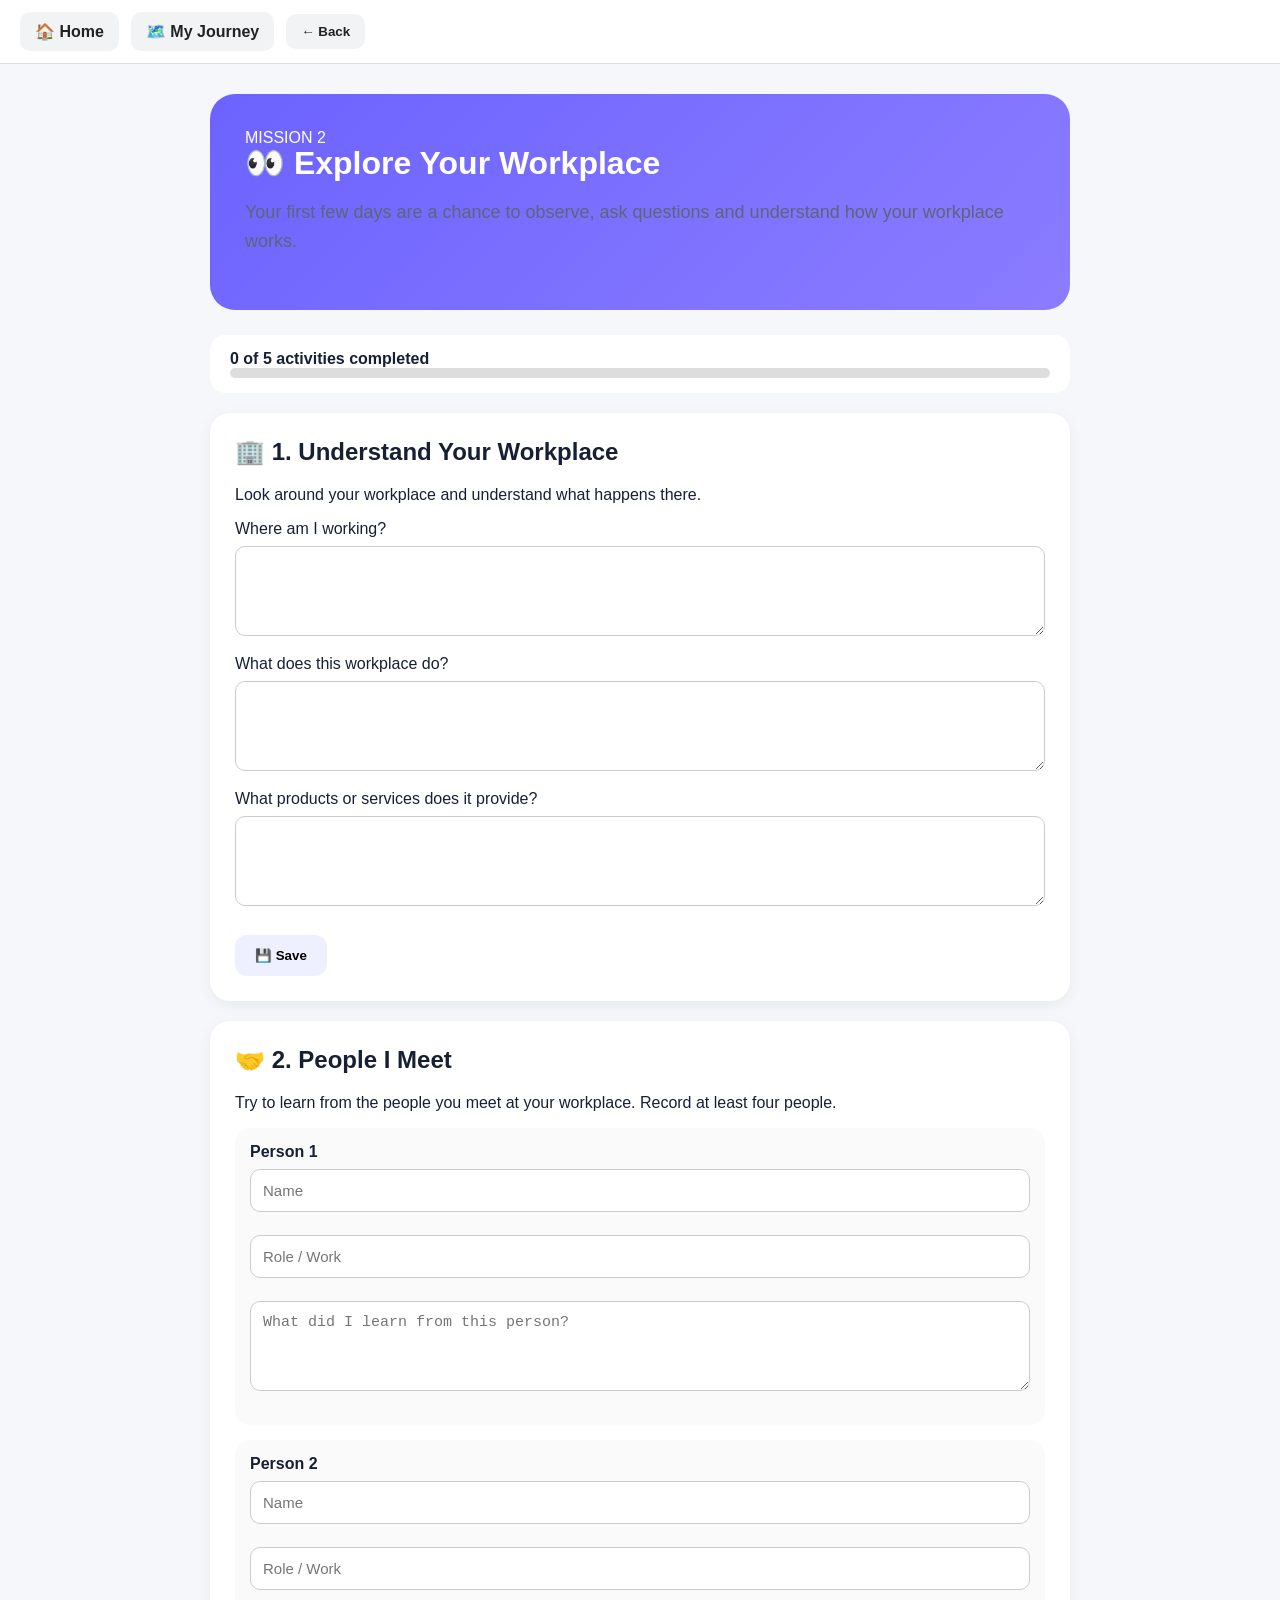
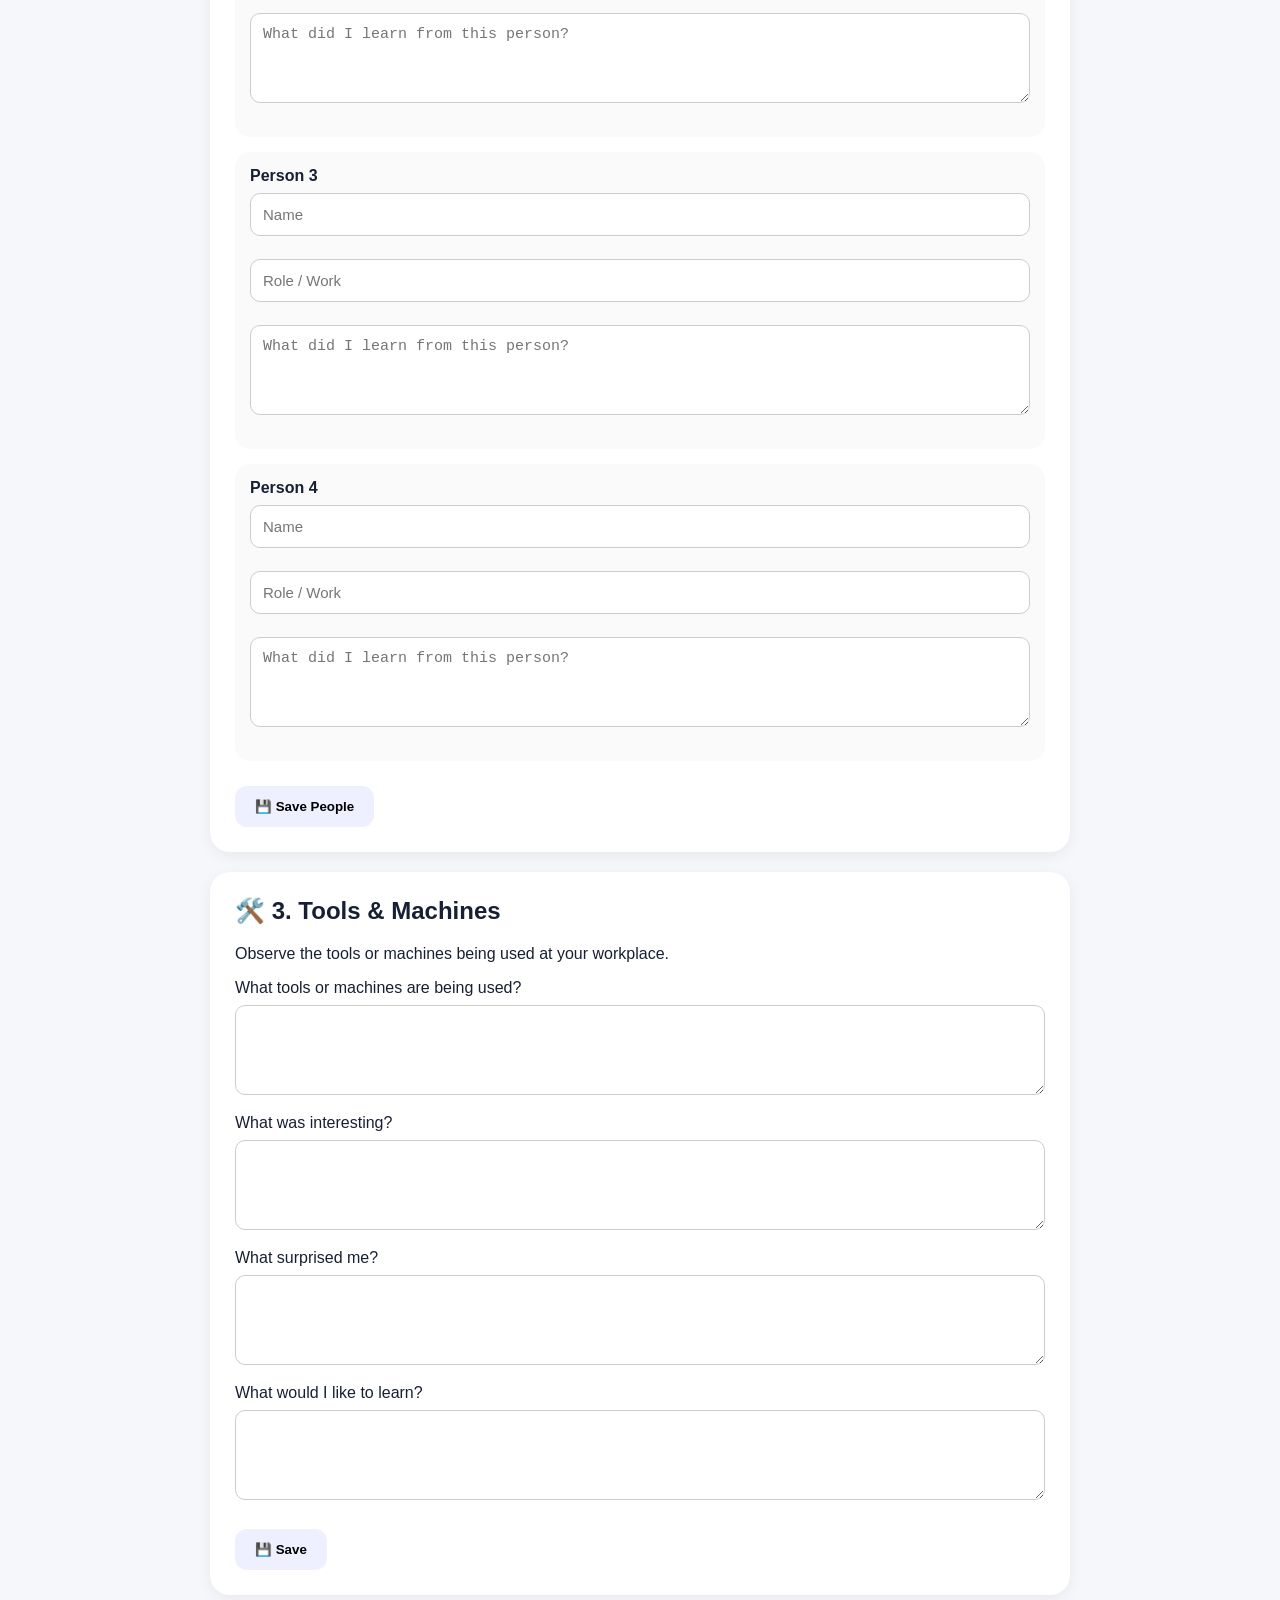
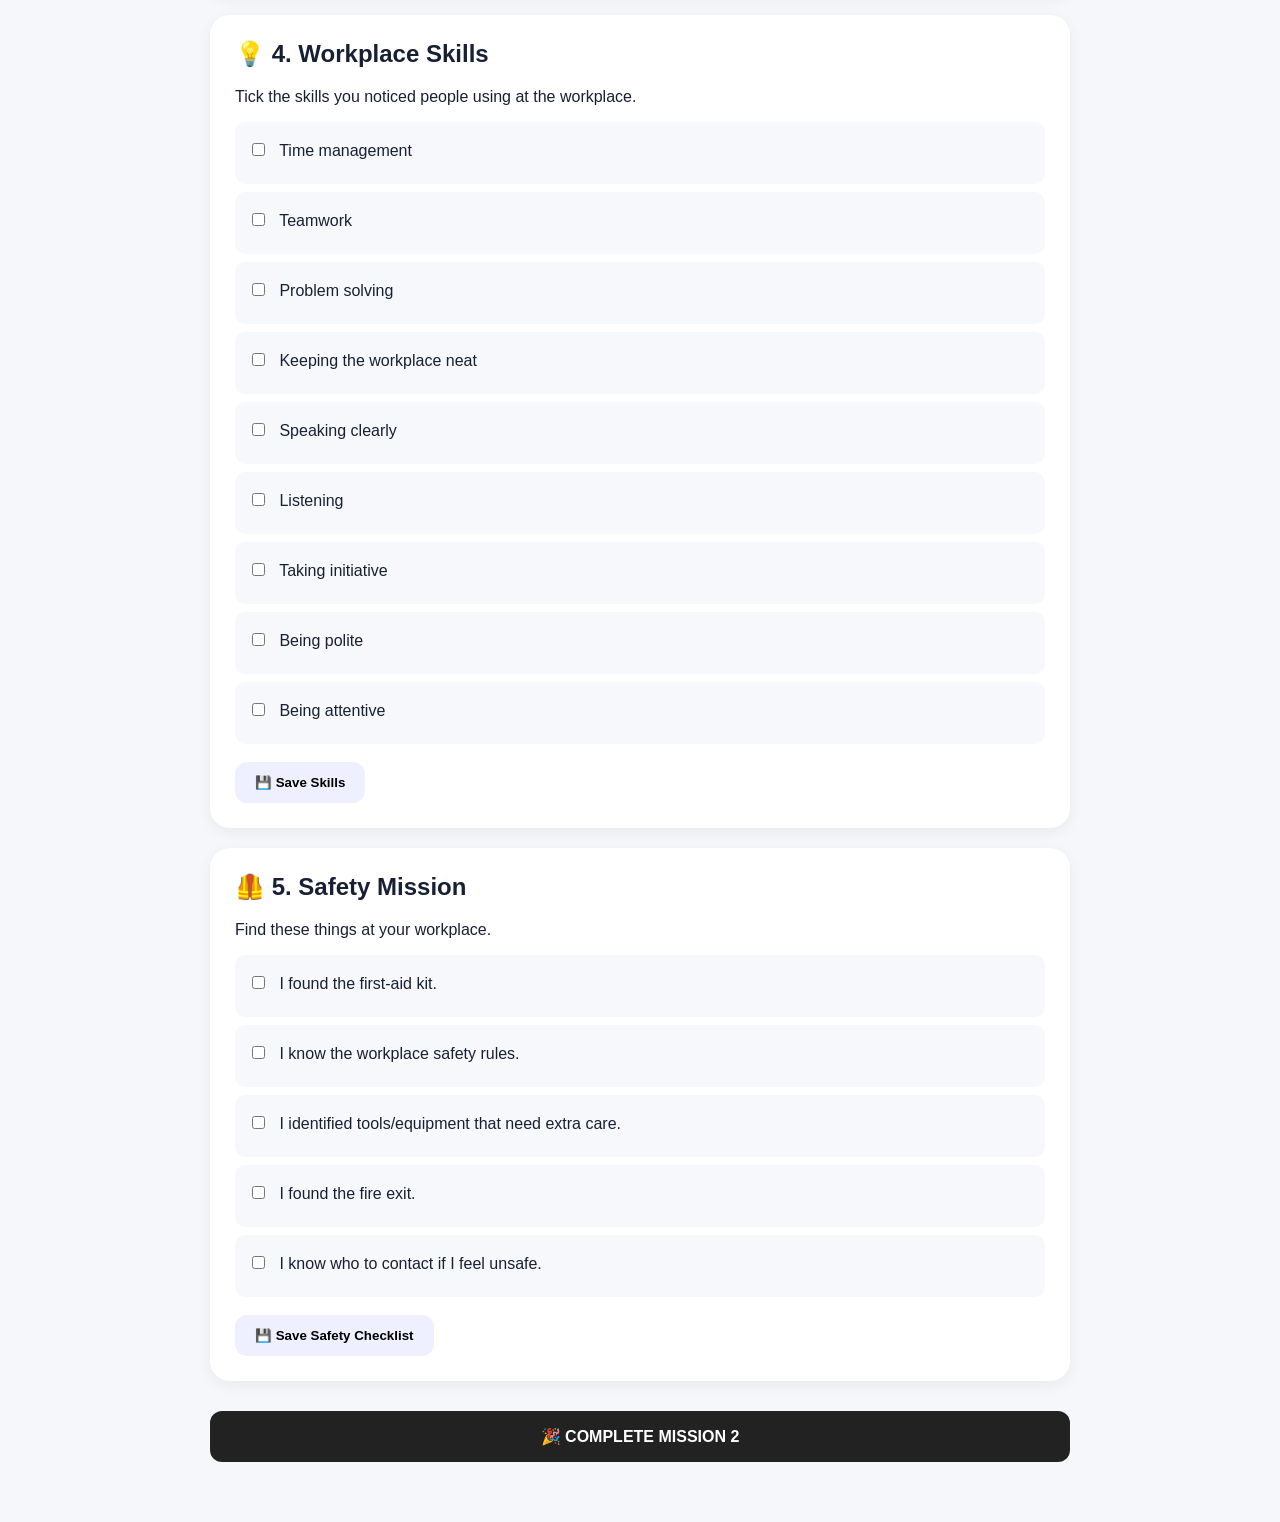
==== explore.html @ 68951e47 "explore.html" ====
<!DOCTYPE html>
<html lang="en">
<head>
    <meta charset="UTF-8">
    <meta name="viewport" content="width=device-width, initial-scale=1.0">

    <title>Mission 2 - Explore Your Workplace</title>

    <link rel="stylesheet" href="style.css">

    <style>

        body {
            margin: 0;
            font-family: Arial, sans-serif;
            background: #f5f7fb;
        }

        .student-nav {
            display: flex;
            align-items: center;
            gap: 12px;
            padding: 12px 20px;
            background: white;
            border-bottom: 1px solid #ddd;
            position: sticky;
            top: 0;
            z-index: 100;
        }

        .student-nav a,
        .student-nav button {
            text-decoration: none;
            border: none;
            background: #f1f3f5;
            padding: 10px 15px;
            border-radius: 10px;
            color: #222;
            cursor: pointer;
            font-weight: bold;
        }

        .container {
            max-width: 900px;
            margin: auto;
            padding: 30px 20px 60px;
        }

        .hero {
            background: linear-gradient(135deg, #6c63ff, #8b7cff);
            color: white;
            padding: 35px;
            border-radius: 25px;
            margin-bottom: 25px;
        }

        .hero h1 {
            margin-top: 0;
            font-size: 32px;
        }

        .mission-card {
            background: white;
            padding: 25px;
            border-radius: 20px;
            margin-bottom: 20px;
            box-shadow: 0 4px 15px rgba(0,0,0,0.06);
        }

        .mission-card h2 {
            margin-top: 0;
        }

        textarea,
        input {
            width: 100%;
            box-sizing: border-box;
            padding: 12px;
            border: 1px solid #ccc;
            border-radius: 10px;
            margin-top: 8px;
            margin-bottom: 15px;
            font-size: 15px;
        }

        textarea {
            min-height: 90px;
            resize: vertical;
        }

        .check-item {
            display: block;
            background: #f7f8fc;
            padding: 13px;
            margin: 8px 0;
            border-radius: 10px;
            cursor: pointer;
        }

        .check-item input {
            width: auto;
            margin-right: 10px;
        }

        .save-btn,
        .complete-btn {
            border: none;
            padding: 13px 20px;
            border-radius: 12px;
            cursor: pointer;
            font-weight: bold;
            margin-top: 10px;
        }

        .save-btn {
            background: #eef0ff;
        }

        .complete-btn {
            background: #222;
            color: white;
            font-size: 16px;
            width: 100%;
            padding: 16px;
        }

        .success {
            display: none;
            background: #e8f8ed;
            padding: 15px;
            border-radius: 12px;
            margin-top: 15px;
        }

        .person-card {
            background: #fafafa;
            padding: 15px;
            border-radius: 15px;
            margin-bottom: 15px;
        }

        .progress-box {
            background: white;
            padding: 15px 20px;
            border-radius: 15px;
            margin-bottom: 20px;
        }

        .bar {
            height: 10px;
            background: #ddd;
            border-radius: 10px;
            overflow: hidden;
        }

        .bar-fill {
            height: 100%;
            width: 0%;
            background: #6c63ff;
            transition: 0.3s;
        }

    </style>
</head>

<body>

<nav class="student-nav">

    <a href="index.html">🏠 Home</a>

    <a href="journey.html">🗺️ My Journey</a>

    <button onclick="history.back()">← Back</button>

</nav>


<div class="container">

    <div class="hero">

        <div>MISSION 2</div>

        <h1>👀 Explore Your Workplace</h1>

        <p>
            Your first few days are a chance to observe,
            ask questions and understand how your workplace works.
        </p>

    </div>


    <div class="progress-box">

        <strong id="progressText">
            0 of 5 activities completed
        </strong>

        <div class="bar">
            <div class="bar-fill" id="progressBar"></div>
        </div>

    </div>


    <!-- 1. WORKPLACE -->

    <div class="mission-card">

        <h2>🏢 1. Understand Your Workplace</h2>

        <p>
            Look around your workplace and understand what happens there.
        </p>

        <label>
            Where am I working?
            <textarea id="workplace"></textarea>
        </label>

        <label>
            What does this workplace do?
            <textarea id="workplaceDoes"></textarea>
        </label>

        <label>
            What products or services does it provide?
            <textarea id="products"></textarea>
        </label>

        <button class="save-btn" onclick="saveSection('workplace')">
            💾 Save
        </button>

        <div class="success" id="success-workplace">
            ✓ Workplace observation saved!
        </div>

    </div>


    <!-- 2. PEOPLE -->

    <div class="mission-card">

        <h2>🤝 2. People I Meet</h2>

        <p>
            Try to learn from the people you meet at your workplace.
            Record at least four people.
        </p>


        <div class="person-card">

            <strong>Person 1</strong>

            <input
                id="person1Name"
                placeholder="Name"
            >

            <input
                id="person1Role"
                placeholder="Role / Work"
            >

            <textarea
                id="person1Learn"
                placeholder="What did I learn from this person?"
            ></textarea>

        </div>


        <div class="person-card">

            <strong>Person 2</strong>

            <input
                id="person2Name"
                placeholder="Name"
            >

            <input
                id="person2Role"
                placeholder="Role / Work"
            >

            <textarea
                id="person2Learn"
                placeholder="What did I learn from this person?"
            ></textarea>

        </div>


        <div class="person-card">

            <strong>Person 3</strong>

            <input
                id="person3Name"
                placeholder="Name"
            >

            <input
                id="person3Role"
                placeholder="Role / Work"
            >

            <textarea
                id="person3Learn"
                placeholder="What did I learn from this person?"
            ></textarea>

        </div>


        <div class="person-card">

            <strong>Person 4</strong>

            <input
                id="person4Name"
                placeholder="Name"
            >

            <input
                id="person4Role"
                placeholder="Role / Work"
            >

            <textarea
                id="person4Learn"
                placeholder="What did I learn from this person?"
            ></textarea>

        </div>


        <button class="save-btn" onclick="savePeople()">
            💾 Save People
        </button>

        <div class="success" id="success-people">
            ✓ People information saved!
        </div>

    </div>


    <!-- 3. TOOLS -->

    <div class="mission-card">

        <h2>🛠️ 3. Tools & Machines</h2>

        <p>
            Observe the tools or machines being used at your workplace.
        </p>

        <label>
            What tools or machines are being used?
            <textarea id="tools"></textarea>
        </label>

        <label>
            What was interesting?
            <textarea id="interesting"></textarea>
        </label>

        <label>
            What surprised me?
            <textarea id="surprised"></textarea>
        </label>

        <label>
            What would I like to learn?
            <textarea id="learnTools"></textarea>
        </label>

        <button class="save-btn" onclick="saveSection('tools')">
            💾 Save
        </button>

        <div class="success" id="success-tools">
            ✓ Tools observation saved!
        </div>

    </div>


    <!-- 4. WORKPLACE SKILLS -->

    <div class="mission-card">

        <h2>💡 4. Workplace Skills</h2>

        <p>
            Tick the skills you noticed people using at the workplace.
        </p>

        <label class="check-item">
            <input type="checkbox" class="skill">
            Time management
        </label>

        <label class="check-item">
            <input type="checkbox" class="skill">
            Teamwork
        </label>

        <label class="check-item">
            <input type="checkbox" class="skill">
            Problem solving
        </label>

        <label class="check-item">
            <input type="checkbox" class="skill">
            Keeping the workplace neat
        </label>

        <label class="check-item">
            <input type="checkbox" class="skill">
            Speaking clearly
        </label>

        <label class="check-item">
            <input type="checkbox" class="skill">
            Listening
        </label>

        <label class="check-item">
            <input type="checkbox" class="skill">
            Taking initiative
        </label>

        <label class="check-item">
            <input type="checkbox" class="skill">
            Being polite
        </label>

        <label class="check-item">
            <input type="checkbox" class="skill">
            Being attentive
        </label>

        <button class="save-btn" onclick="saveSkills()">
            💾 Save Skills
        </button>

        <div class="success" id="success-skills">
            ✓ Workplace skills saved!
        </div>

    </div>


    <!-- 5. SAFETY -->

    <div class="mission-card">

        <h2>🦺 5. Safety Mission</h2>

        <p>
            Find these things at your workplace.
        </p>

        <label class="check-item">
            <input type="checkbox" class="safety">
            I found the first-aid kit.
        </label>

        <label class="check-item">
            <input type="checkbox" class="safety">
            I know the workplace safety rules.
        </label>

        <label class="check-item">
            <input type="checkbox" class="safety">
            I identified tools/equipment that need extra care.
        </label>

        <label class="check-item">
            <input type="checkbox" class="safety">
            I found the fire exit.
        </label>

        <label class="check-item">
            <input type="checkbox" class="safety">
            I know who to contact if I feel unsafe.
        </label>

        <button class="save-btn" onclick="saveSafety()">
            💾 Save Safety Checklist
        </button>

        <div class="success" id="success-safety">
            ✓ Safety checklist saved!
        </div>

    </div>


    <button
        class="complete-btn"
        onclick="completeExplore()"
    >
        🎉 COMPLETE MISSION 2
    </button>

</div>


<script src="progress.js"></script>


<script>

function saveSection(section) {

    if(section === "workplace") {

        localStorage.setItem(
            "lahi_workplace",
            document.getElementById("workplace").value
        );

        localStorage.setItem(
            "lahi_workplaceDoes",
            document.getElementById("workplaceDoes").value
        );

        localStorage.setItem(
            "lahi_products",
            document.getElementById("products").value
        );
    }


    if(section === "tools") {

        localStorage.setItem(
            "lahi_tools",
            document.getElementById("tools").value
        );

        localStorage.setItem(
            "lahi_interesting",
            document.getElementById("interesting").value
        );

        localStorage.setItem(
            "lahi_surprised",
            document.getElementById("surprised").value
        );

        localStorage.setItem(
            "lahi_learnTools",
            document.getElementById("learnTools").value
        );
    }

    localStorage.setItem(
        "lahi_section_" + section,
        "complete"
    );

    document.getElementById(
        "success-" + section
    ).style.display = "block";

    updateProgress();
}


function savePeople() {

    for(let i = 1; i <= 4; i++) {

        localStorage.setItem(
            "lahi_person" + i + "Name",
            document.getElementById("person" + i + "Name").value
        );

        localStorage.setItem(
            "lahi_person" + i + "Role",
            document.getElementById("person" + i + "Role").value
        );

        localStorage.setItem(
            "lahi_person" + i + "Learn",
            document.getElementById("person" + i + "Learn").value
        );
    }

    localStorage.setItem(
        "lahi_section_people",
        "complete"
    );

    document.getElementById(
        "success-people"
    ).style.display = "block";

    updateProgress();
}


function saveSkills() {

    const skills = [];

    document.querySelectorAll(".skill").forEach(
        function(box) {

            if(box.checked) {
                skills.push(box.parentElement.innerText.trim());
            }

        }
    );

    localStorage.setItem(
        "lahi_skills",
        JSON.stringify(skills)
    );

    localStorage.setItem(
        "lahi_section_skills",
        "complete"
    );

    document.getElementById(
        "success-skills"
    ).style.display = "block";

    updateProgress();
}


function saveSafety() {

    const safety = [];

    document.querySelectorAll(".safety").forEach(
        function(box) {

            if(box.checked) {
                safety.push(box.parentElement.innerText.trim());
            }

        }
    );

    localStorage.setItem(
        "lahi_safety",
        JSON.stringify(safety)
    );

    localStorage.setItem(
        "lahi_section_safety",
        "complete"
    );

    document.getElementById(
        "success-safety"
    ).style.display = "block";

    updateProgress();
}


function updateProgress() {

    const sections = [
        "workplace",
        "people",
        "tools",
        "skills",
        "safety"
    ];

    let completed = 0;

    sections.forEach(function(section) {

        if(
            localStorage.getItem(
                "lahi_section_" + section
            ) === "complete"
        ) {
            completed++;
        }

    });

    document.getElementById("progressText").innerText =
        completed + " of 5 activities completed";

    document.getElementById("progressBar").style.width =
        (completed / 5 * 100) + "%";
}


function completeExplore() {

    const sections = [
        "workplace",
        "people",
        "tools",
        "skills",
        "safety"
    ];

    const allComplete = sections.every(
        function(section) {

            return localStorage.getItem(
                "lahi_section_" + section
            ) === "complete";

        }
    );


    if(!allComplete) {

        alert(
            "🔒 Complete all 5 activities before finishing Mission 2."
        );

        return;
    }


    completeMission(2);

    alert(
        "🎉 Mission 2 complete! Mission 3 is now unlocked."
    );

    window.location.href = "journey.html";
}


updateProgress();

</script>

</body>
</html>
---- style.css ----
*{box-sizing:border-box}body{margin:0;font-family:Inter,Arial,sans-serif;color:#172033;background:#f6f8ff}.app-shell{min-height:100vh}.topbar{height:72px;background:#fff;display:flex;align-items:center;justify-content:space-between;padding:0 6%;box-shadow:0 4px 18px rgba(31,48,80,.07);position:sticky;top:0;z-index:10}.brand{font-size:22px;font-weight:900;color:#3157d5}.brand span{font-weight:600;color:#647087;font-size:14px;margin-left:7px}.brand-link{text-decoration:none}.top-pill{background:#f1f4ff;border:1px solid #e1e6fb;padding:9px 14px;border-radius:999px;font-weight:800;color:#3157d5}.stats{display:flex;gap:10px}.home{max-width:1250px;margin:auto;padding:38px 5% 70px}.hero-card{min-height:500px;border-radius:34px;padding:60px;display:flex;align-items:center;justify-content:space-between;overflow:hidden;position:relative;background:linear-gradient(135deg,#e7edff,#fff0df 58%,#eaf9ee);box-shadow:0 25px 70px rgba(50,72,130,.14)}.hero-copy{max-width:610px;position:relative;z-index:2}.eyebrow,.mission-label{font-size:12px;letter-spacing:1.2px;font-weight:900;color:#3157d5}.hero h1{font-size:58px;line-height:1.02;margin:18px 0}.hero h1 span{color:#ff7447}.hero p,.journey-header p{font-size:18px;line-height:1.65;color:#5c6678}.primary-btn,.secondary-btn{display:inline-block;border:0;text-decoration:none;cursor:pointer;border-radius:15px;padding:15px 22px;font-weight:900;font-size:16px}.primary-btn{background:#3157d5;color:#fff;box-shadow:0 12px 25px rgba(49,87,213,.25)}.secondary-btn{background:#fff;color:#3157d5;border:1px solid #dce3f6}.primary-btn.disabled{opacity:.45;cursor:not-allowed}.micro-proof{display:flex;gap:18px;margin-top:20px;color:#596579;font-size:13px;font-weight:700}.hero-art{width:450px;height:390px;position:relative}.sun{position:absolute;width:280px;height:280px;border-radius:50%;background:#ffd9c5;left:75px;top:45px}.orb{position:absolute;border-radius:50%}.orb-a{width:105px;height:105px;background:#cbd7ff;right:0;top:15px}.orb-b{width:80px;height:80px;background:#bfe8ce;left:0;bottom:20px}.student-avatar{position:absolute;left:145px;top:105px;width:150px;height:150px;border-radius:50%;background:#fff;display:grid;place-items:center;font-size:82px;box-shadow:0 20px 40px rgba(31,48,80,.16);z-index:2}.float-card{position:absolute;background:#fff;padding:13px 17px;border-radius:15px;font-weight:900;box-shadow:0 12px 25px rgba(31,48,80,.13);z-index:3}.fc-a{top:70px;right:15px}.fc-b{bottom:75px;left:10px}.fc-c{bottom:25px;right:45px}.quick-grid{display:grid;grid-template-columns:repeat(4,1fr);gap:16px;margin-top:22px}.quick-card{padding:22px;border-radius:22px;background:#fff;display:flex;gap:15px;align-items:center;box-shadow:0 10px 30px rgba(31,48,80,.07)}.quick-card p{margin:5px 0 0;color:#718096;font-size:13px}.q-icon{font-size:32px}.blue{border-top:5px solid #3157d5}.orange{border-top:5px solid #ff8a4c}.purple{border-top:5px solid #8b5cf6}.green{border-top:5px solid #2da66a}.journey-wrap,.mission-wrap{max-width:1050px;margin:auto;padding:40px 5% 70px}.journey-header{display:flex;justify-content:space-between;gap:30px;align-items:end;margin-bottom:30px}.journey-header h1,.mission-top h1{font-size:42px;margin:10px 0}.progress-card{background:#fff;border-radius:18px;padding:18px;min-width:270px;box-shadow:0 10px 30px rgba(31,48,80,.07)}.progress-row{display:flex;justify-content:space-between;font-size:13px;margin-bottom:10px}.progress-row b{color:#3157d5}.progress-track{height:10px;background:#e9edf7;border-radius:99px;overflow:hidden}.progress-fill{height:100%;width:0;background:linear-gradient(90deg,#3157d5,#7c63e8);border-radius:99px;transition:width .5s}.map{display:flex;flex-direction:column;align-items:center}.stage-card{width:min(850px,100%);display:flex;gap:22px;padding:26px;border-radius:25px;background:#fff;text-decoration:none;color:#172033;box-shadow:0 14px 35px rgba(31,48,80,.08);transition:.25s;position:relative}.stage-card:hover{transform:translateY(-4px)}.stage-card.current{border:2px solid #3157d5}.stage-card.locked{opacity:.58;filter:saturate(.65)}.stage-card.unlocked{border:2px solid #2da66a}.stage-number{font-size:12px;font-weight:900;color:#9aa5ba}.stage-icon{font-size:48px}.stage-copy{flex:1}.stage-tag{font-size:10px;letter-spacing:1px;font-weight:900;color:#3157d5}.stage-copy h2{margin:6px 0;font-size:25px}.stage-copy p{margin:0 0 12px;color:#687387;line-height:1.55}.stage-copy b{color:#3157d5;font-size:14px}.connector{height:45px;display:grid;place-items:center;color:#a5aec0;font-size:25px}.achievement-strip{margin-top:35px;display:grid;grid-template-columns:1fr 1fr;gap:15px}.achievement-strip>div{background:#fff;border-radius:20px;padding:18px;display:flex;gap:12px;align-items:center;box-shadow:0 8px 24px rgba(31,48,80,.06)}.achievement-strip span{font-size:30px}.achievement-strip b{display:block}.achievement-strip small{display:block;color:#718096;margin-top:4px}.mission-top{display:flex;justify-content:space-between;align-items:center;background:linear-gradient(135deg,#e7edff,#fff);padding:30px;border-radius:26px}.mission-top p{max-width:700px;color:#687387;line-height:1.6}.mission-badge{background:#fff1c8;color:#8b6500;padding:14px 18px;border-radius:999px;font-weight:900}.challenge-grid{display:grid;grid-template-columns:1fr 1fr;gap:16px;margin-top:22px}.challenge{border:0;background:#fff;border-radius:22px;padding:22px;text-align:left;display:flex;align-items:flex-start;gap:15px;cursor:pointer;box-shadow:0 10px 28px rgba(31,48,80,.07);transition:.2s}.challenge:hover{transform:translateY(-3px)}.challenge.selected{outline:3px solid #bfe8ce;background:#f4fff8}.challenge-icon{font-size:34px}.challenge span:nth-child(2){flex:1}.challenge b{display:block;font-size:16px}.challenge small{display:block;color:#718096;line-height:1.5;margin-top:6px}.challenge i{font-style:normal;font-size:25px;color:#3157d5}.safety-panel,.parent-mission{margin-top:22px;background:#fff;border-radius:25px;padding:28px;display:flex;gap:24px;align-items:center;box-shadow:0 10px 28px rgba(31,48,80,.07)}.safety-panel{background:linear-gradient(135deg,#eef2ff,#f3fff7)}.safety-art,.mission-icon{width:80px;height:80px;border-radius:24px;background:#fff;display:grid;place-items:center;font-size:43px;flex:none}.safety-panel h2,.parent-mission h2{margin:7px 0}.safety-panel p,.parent-mission p{color:#687387;line-height:1.6}.chips{display:flex;gap:8px;flex-wrap:wrap}.chips span{background:#fff;padding:7px 11px;border-radius:999px;font-size:12px;font-weight:800}.mission-footer{margin-top:28px;background:#fff;border-radius:18px;padding:15px 18px;display:flex;justify-content:space-between;align-items:center;box-shadow:0 10px 25px rgba(31,48,80,.06)}@media(max-width:850px){.hero-card{padding:35px 25px;flex-direction:column;text-align:center}.hero h1{font-size:42px}.hero-art{width:330px;height:300px;margin-top:25px}.sun{width:230px;height:230px;left:50px}.student-avatar{left:105px;top:80px;width:120px;height:120px;font-size:65px}.quick-grid{grid-template-columns:1fr 1fr}.journey-header{flex-direction:column;align-items:stretch}.challenge-grid{grid-template-columns:1fr}.mission-top{align-items:flex-start}.mission-badge{margin-left:10px}.mission-footer{gap:15px;flex-direction:column;align-items:stretch}}@media(max-width:520px){.brand span{display:none}.topbar{padding:0 4%}.quick-grid{grid-template-columns:1fr}.micro-proof{justify-content:center;flex-wrap:wrap}.journey-header h1,.mission-top h1{font-size:32px}.stage-card{padding:20px;gap:12px}.stage-icon{font-size:38px}.achievement-strip{grid-template-columns:1fr}.safety-panel,.parent-mission{align-items:flex-start;flex-direction:column}}
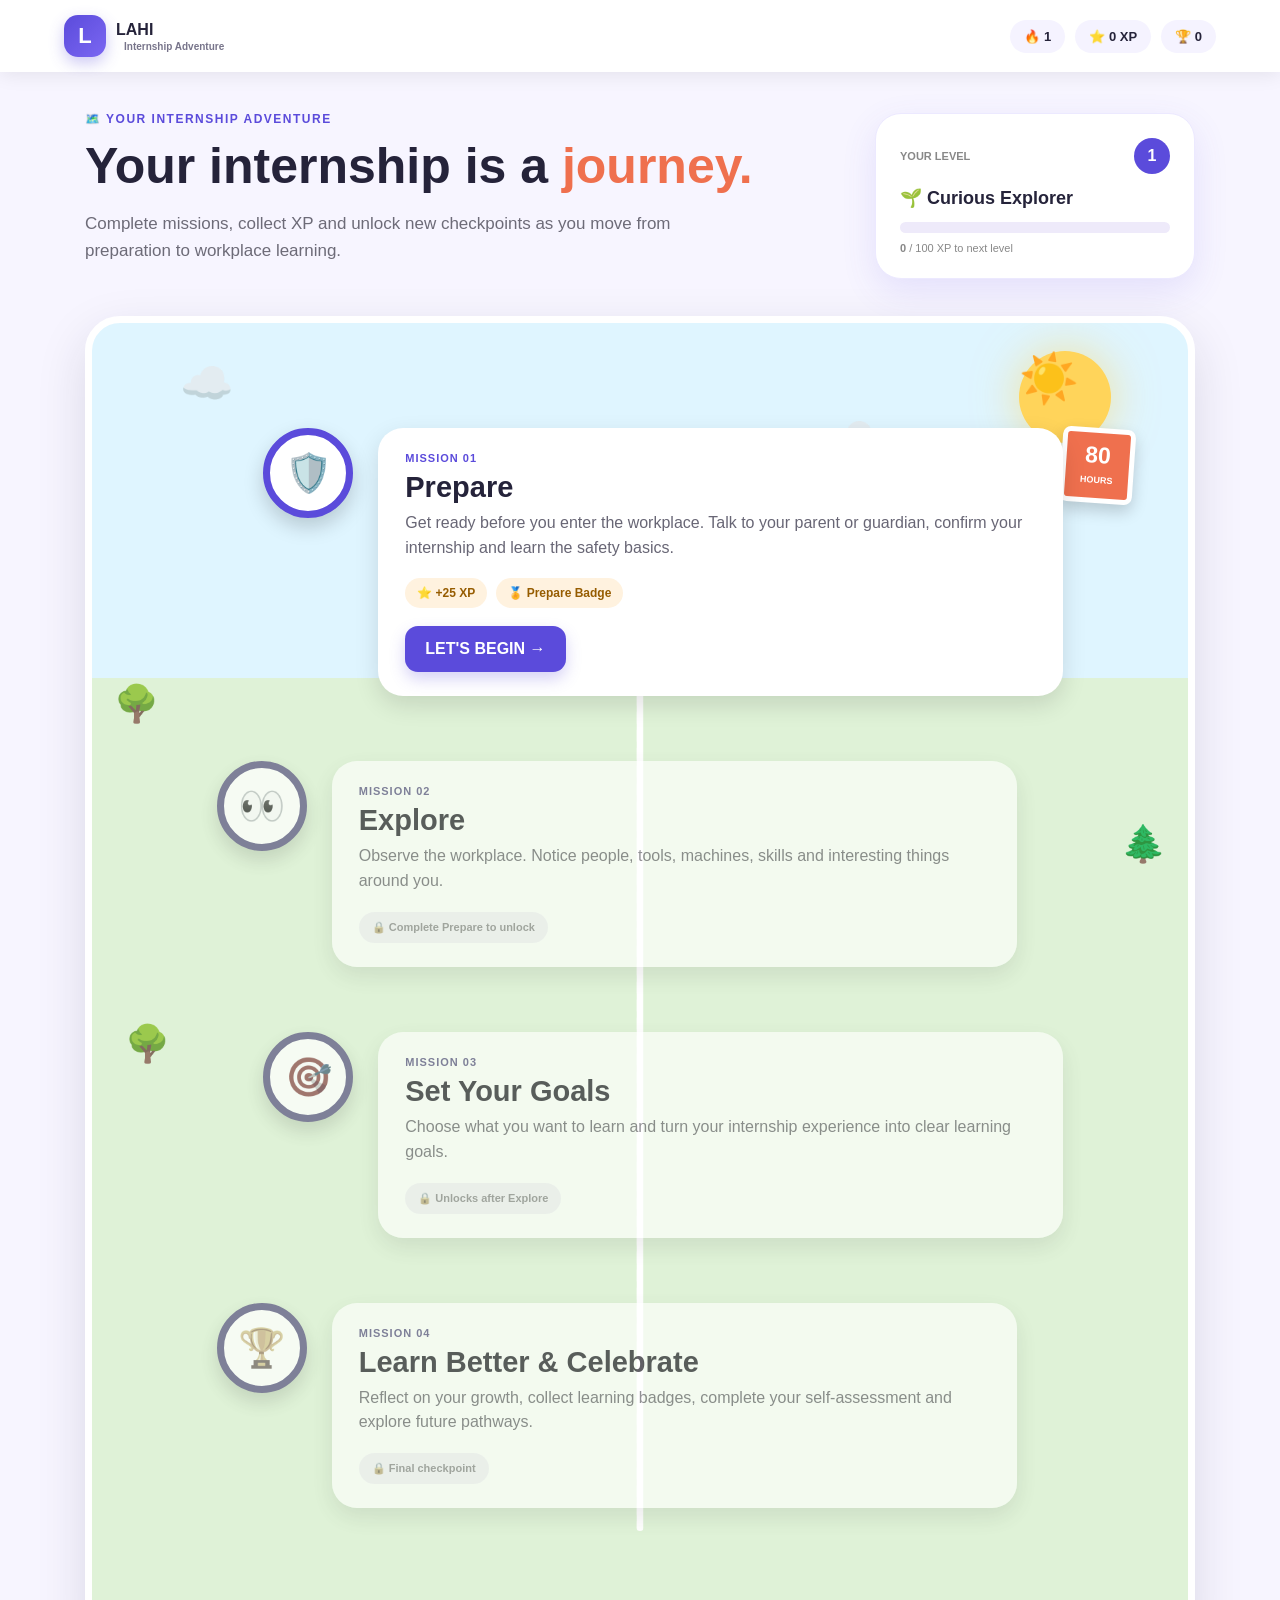
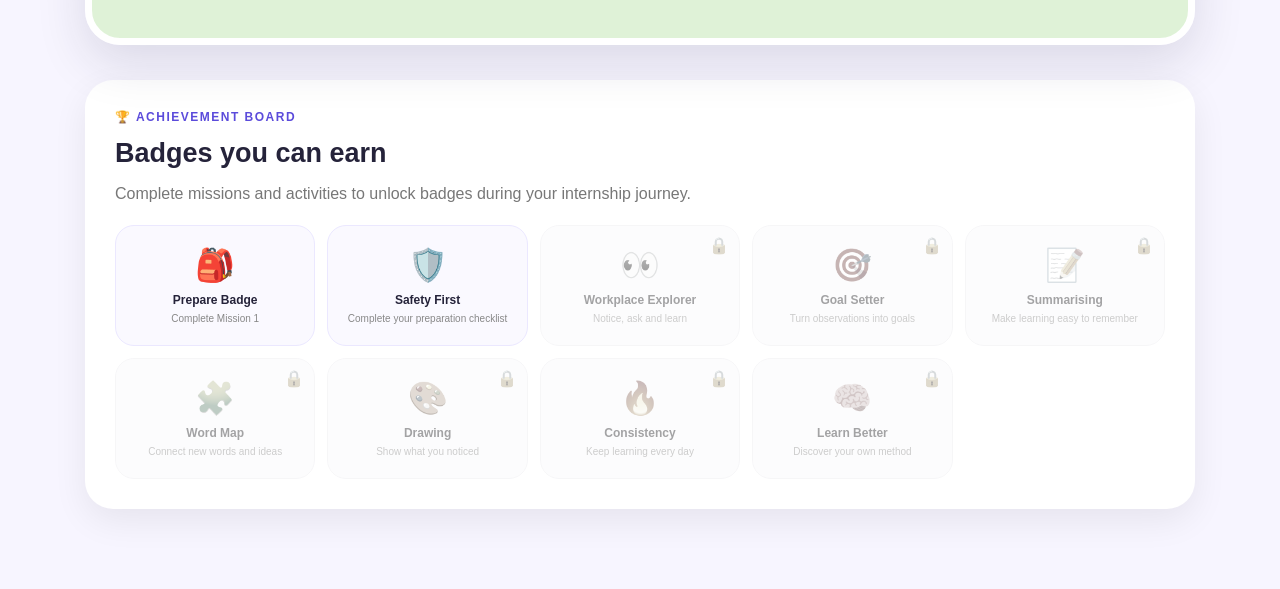
==== commit 364afd18: "Add files via upload" ====
--- a/explore.html
+++ b/explore.html
@@ -1,755 +1,29 @@
-<!DOCTYPE html>
-<html lang="en">
-<head>
-    <meta charset="UTF-8">
-    <meta name="viewport" content="width=device-width, initial-scale=1.0">
-
-    <title>Mission 2 - Explore Your Workplace</title>
-
-    <link rel="stylesheet" href="style.css">
-
-    <style>
-
-        body {
-            margin: 0;
-            font-family: Arial, sans-serif;
-            background: #f5f7fb;
-        }
-
-        .student-nav {
-            display: flex;
-            align-items: center;
-            gap: 12px;
-            padding: 12px 20px;
-            background: white;
-            border-bottom: 1px solid #ddd;
-            position: sticky;
-            top: 0;
-            z-index: 100;
-        }
-
-        .student-nav a,
-        .student-nav button {
-            text-decoration: none;
-            border: none;
-            background: #f1f3f5;
-            padding: 10px 15px;
-            border-radius: 10px;
-            color: #222;
-            cursor: pointer;
-            font-weight: bold;
-        }
-
-        .container {
-            max-width: 900px;
-            margin: auto;
-            padding: 30px 20px 60px;
-        }
-
-        .hero {
-            background: linear-gradient(135deg, #6c63ff, #8b7cff);
-            color: white;
-            padding: 35px;
-            border-radius: 25px;
-            margin-bottom: 25px;
-        }
-
-        .hero h1 {
-            margin-top: 0;
-            font-size: 32px;
-        }
-
-        .mission-card {
-            background: white;
-            padding: 25px;
-            border-radius: 20px;
-            margin-bottom: 20px;
-            box-shadow: 0 4px 15px rgba(0,0,0,0.06);
-        }
-
-        .mission-card h2 {
-            margin-top: 0;
-        }
-
-        textarea,
-        input {
-            width: 100%;
-            box-sizing: border-box;
-            padding: 12px;
-            border: 1px solid #ccc;
-            border-radius: 10px;
-            margin-top: 8px;
-            margin-bottom: 15px;
-            font-size: 15px;
-        }
-
-        textarea {
-            min-height: 90px;
-            resize: vertical;
-        }
-
-        .check-item {
-            display: block;
-            background: #f7f8fc;
-            padding: 13px;
-            margin: 8px 0;
-            border-radius: 10px;
-            cursor: pointer;
-        }
-
-        .check-item input {
-            width: auto;
-            margin-right: 10px;
-        }
-
-        .save-btn,
-        .complete-btn {
-            border: none;
-            padding: 13px 20px;
-            border-radius: 12px;
-            cursor: pointer;
-            font-weight: bold;
-            margin-top: 10px;
-        }
-
-        .save-btn {
-            background: #eef0ff;
-        }
-
-        .complete-btn {
-            background: #222;
-            color: white;
-            font-size: 16px;
-            width: 100%;
-            padding: 16px;
-        }
-
-        .success {
-            display: none;
-            background: #e8f8ed;
-            padding: 15px;
-            border-radius: 12px;
-            margin-top: 15px;
-        }
-
-        .person-card {
-            background: #fafafa;
-            padding: 15px;
-            border-radius: 15px;
-            margin-bottom: 15px;
-        }
-
-        .progress-box {
-            background: white;
-            padding: 15px 20px;
-            border-radius: 15px;
-            margin-bottom: 20px;
-        }
-
-        .bar {
-            height: 10px;
-            background: #ddd;
-            border-radius: 10px;
-            overflow: hidden;
-        }
-
-        .bar-fill {
-            height: 100%;
-            width: 0%;
-            background: #6c63ff;
-            transition: 0.3s;
-        }
-
-    </style>
-</head>
-
-<body>
-
-<nav class="student-nav">
-
-    <a href="index.html">🏠 Home</a>
-
-    <a href="journey.html">🗺️ My Journey</a>
-
-    <button onclick="history.back()">← Back</button>
-
-</nav>
-
-
-<div class="container">
-
-    <div class="hero">
-
-        <div>MISSION 2</div>
-
-        <h1>👀 Explore Your Workplace</h1>
-
-        <p>
-            Your first few days are a chance to observe,
-            ask questions and understand how your workplace works.
-        </p>
-
-    </div>
-
-
-    <div class="progress-box">
-
-        <strong id="progressText">
-            0 of 5 activities completed
-        </strong>
-
-        <div class="bar">
-            <div class="bar-fill" id="progressBar"></div>
-        </div>
-
-    </div>
-
-
-    <!-- 1. WORKPLACE -->
-
-    <div class="mission-card">
-
-        <h2>🏢 1. Understand Your Workplace</h2>
-
-        <p>
-            Look around your workplace and understand what happens there.
-        </p>
-
-        <label>
-            Where am I working?
-            <textarea id="workplace"></textarea>
-        </label>
-
-        <label>
-            What does this workplace do?
-            <textarea id="workplaceDoes"></textarea>
-        </label>
-
-        <label>
-            What products or services does it provide?
-            <textarea id="products"></textarea>
-        </label>
-
-        <button class="save-btn" onclick="saveSection('workplace')">
-            💾 Save
-        </button>
-
-        <div class="success" id="success-workplace">
-            ✓ Workplace observation saved!
-        </div>
-
-    </div>
-
-
-    <!-- 2. PEOPLE -->
-
-    <div class="mission-card">
-
-        <h2>🤝 2. People I Meet</h2>
-
-        <p>
-            Try to learn from the people you meet at your workplace.
-            Record at least four people.
-        </p>
-
-
-        <div class="person-card">
-
-            <strong>Person 1</strong>
-
-            <input
-                id="person1Name"
-                placeholder="Name"
-            >
-
-            <input
-                id="person1Role"
-                placeholder="Role / Work"
-            >
-
-            <textarea
-                id="person1Learn"
-                placeholder="What did I learn from this person?"
-            ></textarea>
-
-        </div>
-
-
-        <div class="person-card">
-
-            <strong>Person 2</strong>
-
-            <input
-                id="person2Name"
-                placeholder="Name"
-            >
-
-            <input
-                id="person2Role"
-                placeholder="Role / Work"
-            >
-
-            <textarea
-                id="person2Learn"
-                placeholder="What did I learn from this person?"
-            ></textarea>
-
-        </div>
-
-
-        <div class="person-card">
-
-            <strong>Person 3</strong>
-
-            <input
-                id="person3Name"
-                placeholder="Name"
-            >
-
-            <input
-                id="person3Role"
-                placeholder="Role / Work"
-            >
-
-            <textarea
-                id="person3Learn"
-                placeholder="What did I learn from this person?"
-            ></textarea>
-
-        </div>
-
-
-        <div class="person-card">
-
-            <strong>Person 4</strong>
-
-            <input
-                id="person4Name"
-                placeholder="Name"
-            >
-
-            <input
-                id="person4Role"
-                placeholder="Role / Work"
-            >
-
-            <textarea
-                id="person4Learn"
-                placeholder="What did I learn from this person?"
-            ></textarea>
-
-        </div>
-
-
-        <button class="save-btn" onclick="savePeople()">
-            💾 Save People
-        </button>
-
-        <div class="success" id="success-people">
-            ✓ People information saved!
-        </div>
-
-    </div>
-
-
-    <!-- 3. TOOLS -->
-
-    <div class="mission-card">
-
-        <h2>🛠️ 3. Tools & Machines</h2>
-
-        <p>
-            Observe the tools or machines being used at your workplace.
-        </p>
-
-        <label>
-            What tools or machines are being used?
-            <textarea id="tools"></textarea>
-        </label>
-
-        <label>
-            What was interesting?
-            <textarea id="interesting"></textarea>
-        </label>
-
-        <label>
-            What surprised me?
-            <textarea id="surprised"></textarea>
-        </label>
-
-        <label>
-            What would I like to learn?
-            <textarea id="learnTools"></textarea>
-        </label>
-
-        <button class="save-btn" onclick="saveSection('tools')">
-            💾 Save
-        </button>
-
-        <div class="success" id="success-tools">
-            ✓ Tools observation saved!
-        </div>
-
-    </div>
-
-
-    <!-- 4. WORKPLACE SKILLS -->
-
-    <div class="mission-card">
-
-        <h2>💡 4. Workplace Skills</h2>
-
-        <p>
-            Tick the skills you noticed people using at the workplace.
-        </p>
-
-        <label class="check-item">
-            <input type="checkbox" class="skill">
-            Time management
-        </label>
-
-        <label class="check-item">
-            <input type="checkbox" class="skill">
-            Teamwork
-        </label>
-
-        <label class="check-item">
-            <input type="checkbox" class="skill">
-            Problem solving
-        </label>
-
-        <label class="check-item">
-            <input type="checkbox" class="skill">
-            Keeping the workplace neat
-        </label>
-
-        <label class="check-item">
-            <input type="checkbox" class="skill">
-            Speaking clearly
-        </label>
-
-        <label class="check-item">
-            <input type="checkbox" class="skill">
-            Listening
-        </label>
-
-        <label class="check-item">
-            <input type="checkbox" class="skill">
-            Taking initiative
-        </label>
-
-        <label class="check-item">
-            <input type="checkbox" class="skill">
-            Being polite
-        </label>
-
-        <label class="check-item">
-            <input type="checkbox" class="skill">
-            Being attentive
-        </label>
-
-        <button class="save-btn" onclick="saveSkills()">
-            💾 Save Skills
-        </button>
-
-        <div class="success" id="success-skills">
-            ✓ Workplace skills saved!
-        </div>
-
-    </div>
-
-
-    <!-- 5. SAFETY -->
-
-    <div class="mission-card">
-
-        <h2>🦺 5. Safety Mission</h2>
-
-        <p>
-            Find these things at your workplace.
-        </p>
-
-        <label class="check-item">
-            <input type="checkbox" class="safety">
-            I found the first-aid kit.
-        </label>
-
-        <label class="check-item">
-            <input type="checkbox" class="safety">
-            I know the workplace safety rules.
-        </label>
-
-        <label class="check-item">
-            <input type="checkbox" class="safety">
-            I identified tools/equipment that need extra care.
-        </label>
-
-        <label class="check-item">
-            <input type="checkbox" class="safety">
-            I found the fire exit.
-        </label>
-
-        <label class="check-item">
-            <input type="checkbox" class="safety">
-            I know who to contact if I feel unsafe.
-        </label>
-
-        <button class="save-btn" onclick="saveSafety()">
-            💾 Save Safety Checklist
-        </button>
-
-        <div class="success" id="success-safety">
-            ✓ Safety checklist saved!
-        </div>
-
-    </div>
-
-
-    <button
-        class="complete-btn"
-        onclick="completeExplore()"
-    >
-        🎉 COMPLETE MISSION 2
-    </button>
-
-</div>
-
-
-<script src="progress.js"></script>
-
-
-<script>
-
-function saveSection(section) {
-
-    if(section === "workplace") {
-
-        localStorage.setItem(
-            "lahi_workplace",
-            document.getElementById("workplace").value
-        );
-
-        localStorage.setItem(
-            "lahi_workplaceDoes",
-            document.getElementById("workplaceDoes").value
-        );
-
-        localStorage.setItem(
-            "lahi_products",
-            document.getElementById("products").value
-        );
-    }
-
-
-    if(section === "tools") {
-
-        localStorage.setItem(
-            "lahi_tools",
-            document.getElementById("tools").value
-        );
-
-        localStorage.setItem(
-            "lahi_interesting",
-            document.getElementById("interesting").value
-        );
-
-        localStorage.setItem(
-            "lahi_surprised",
-            document.getElementById("surprised").value
-        );
-
-        localStorage.setItem(
-            "lahi_learnTools",
-            document.getElementById("learnTools").value
-        );
-    }
-
-    localStorage.setItem(
-        "lahi_section_" + section,
-        "complete"
-    );
-
-    document.getElementById(
-        "success-" + section
-    ).style.display = "block";
-
-    updateProgress();
-}
-
-
-function savePeople() {
-
-    for(let i = 1; i <= 4; i++) {
-
-        localStorage.setItem(
-            "lahi_person" + i + "Name",
-            document.getElementById("person" + i + "Name").value
-        );
-
-        localStorage.setItem(
-            "lahi_person" + i + "Role",
-            document.getElementById("person" + i + "Role").value
-        );
-
-        localStorage.setItem(
-            "lahi_person" + i + "Learn",
-            document.getElementById("person" + i + "Learn").value
-        );
-    }
-
-    localStorage.setItem(
-        "lahi_section_people",
-        "complete"
-    );
-
-    document.getElementById(
-        "success-people"
-    ).style.display = "block";
-
-    updateProgress();
-}
-
-
-function saveSkills() {
-
-    const skills = [];
-
-    document.querySelectorAll(".skill").forEach(
-        function(box) {
-
-            if(box.checked) {
-                skills.push(box.parentElement.innerText.trim());
-            }
-
-        }
-    );
-
-    localStorage.setItem(
-        "lahi_skills",
-        JSON.stringify(skills)
-    );
-
-    localStorage.setItem(
-        "lahi_section_skills",
-        "complete"
-    );
-
-    document.getElementById(
-        "success-skills"
-    ).style.display = "block";
-
-    updateProgress();
-}
-
-
-function saveSafety() {
-
-    const safety = [];
-
-    document.querySelectorAll(".safety").forEach(
-        function(box) {
-
-            if(box.checked) {
-                safety.push(box.parentElement.innerText.trim());
-            }
-
-        }
-    );
-
-    localStorage.setItem(
-        "lahi_safety",
-        JSON.stringify(safety)
-    );
-
-    localStorage.setItem(
-        "lahi_section_safety",
-        "complete"
-    );
-
-    document.getElementById(
-        "success-safety"
-    ).style.display = "block";
-
-    updateProgress();
-}
-
-
-function updateProgress() {
-
-    const sections = [
-        "workplace",
-        "people",
-        "tools",
-        "skills",
-        "safety"
-    ];
-
-    let completed = 0;
-
-    sections.forEach(function(section) {
-
-        if(
-            localStorage.getItem(
-                "lahi_section_" + section
-            ) === "complete"
-        ) {
-            completed++;
-        }
-
-    });
-
-    document.getElementById("progressText").innerText =
-        completed + " of 5 activities completed";
-
-    document.getElementById("progressBar").style.width =
-        (completed / 5 * 100) + "%";
-}
-
-
-function completeExplore() {
-
-    const sections = [
-        "workplace",
-        "people",
-        "tools",
-        "skills",
-        "safety"
-    ];
-
-    const allComplete = sections.every(
-        function(section) {
-
-            return localStorage.getItem(
-                "lahi_section_" + section
-            ) === "complete";
-
-        }
-    );
-
-
-    if(!allComplete) {
-
-        alert(
-            "🔒 Complete all 5 activities before finishing Mission 2."
-        );
-
-        return;
-    }
-
-
-    completeMission(2);
-
-    alert(
-        "🎉 Mission 2 complete! Mission 3 is now unlocked."
-    );
-
-    window.location.href = "journey.html";
-}
-
-
-updateProgress();
-
-</script>
-
-</body>
-</html>
+<!DOCTYPE html><html lang="en"><head><meta charset="UTF-8"><meta name="viewport" content="width=device-width,initial-scale=1.0"><title>Mission 2 – Explore</title><link rel="stylesheet" href="style.css"><style>
+body{margin:0;font-family:Arial,sans-serif;background:#f4f6fb;color:#292744}.student-nav{background:#fff;padding:12px 22px;display:flex;gap:10px;align-items:center;box-shadow:0 2px 10px #0000000d;position:sticky;top:0;z-index:10}.student-nav a,.student-nav button{border:0;background:#f1f3f9;padding:9px 13px;border-radius:9px;color:#302b55;text-decoration:none;font-weight:700;cursor:pointer}.nav-logo{font-weight:900;margin-right:auto;color:#5b4bdf}.hero{background:linear-gradient(135deg,#6755ee,#8b7cff);color:#fff;padding:44px 20px}.hero-inner,.container{max-width:900px;margin:auto}.mission-number{font-weight:900;letter-spacing:1px;font-size:12px}.hero h1{font-size:38px;margin:10px 0}.hero p{font-size:17px;line-height:1.6;max-width:720px}.container{padding:28px 20px 60px}.progress-wrap{background:#fff;padding:14px 16px;border-radius:16px;margin-bottom:18px;box-shadow:0 5px 18px #0000000a}.progress-track{height:9px;background:#e8e9f3;border-radius:99px;overflow:hidden}.progress-fill{height:100%;background:#5b4bdf;width:0}.card{background:#fff;border-radius:20px;padding:24px;margin:16px 0;box-shadow:0 7px 24px #0000000a}.card h2{margin-top:0}.hint{color:#6f6b7d;font-size:14px;line-height:1.5}.grid2{display:grid;grid-template-columns:1fr 1fr;gap:14px}.field label{display:block;font-weight:800;font-size:13px;margin-bottom:6px}.field input,.field textarea{width:100%;box-sizing:border-box;padding:12px;border:1px solid #d7d9e3;border-radius:10px;font:inherit}.field textarea{min-height:88px;resize:vertical}.person{border:1px solid #ececf2;border-radius:14px;padding:15px;margin:10px 0}.check-grid{display:grid;grid-template-columns:1fr 1fr;gap:9px}.check-item{display:flex;gap:8px;padding:10px;border-radius:10px;background:#f8f8fc}.submit-bar{text-align:center;background:#fff;border-radius:20px;padding:26px;margin-top:22px;box-shadow:0 7px 24px #0000000a}.primary{border:0;background:#5b4bdf;color:#fff;border-radius:14px;padding:15px 28px;font-weight:900;font-size:16px;cursor:pointer}.save-note{min-height:24px;font-weight:800;color:#27804a;margin-top:10px}.save-section{border:0;background:#eef0fb;color:#4d42bb;border-radius:10px;padding:9px 12px;font-weight:900;cursor:pointer;margin-top:12px}.section-saved{color:#27804a;font-weight:800;margin-left:8px}@media(max-width:650px){.grid2,.check-grid{grid-template-columns:1fr}.hero h1{font-size:30px}}
+.lahi-confetti{position:fixed;inset:0;pointer-events:none;z-index:9999;overflow:hidden}.lahi-confetti span{position:absolute;top:-20px;font-size:22px;animation:lahiConfettiFall 1.5s ease-out forwards}.completion-next{margin:10px 0;color:#5b4bdb;font-weight:800}.completion-box{position:relative;overflow:hidden}@keyframes lahiConfettiFall{to{transform:translateY(105vh) rotate(540deg);opacity:0}}
+</style></head><body>
+<nav class="student-nav"><div class="nav-logo">LAHI Internship</div><a href="index.html">🏠 Home</a><a href="journey.html">🗺️ My Journey</a><button type="button" onclick="history.back()">← Back</button></nav>
+<section class="hero"><div class="hero-inner"><div class="mission-number">MISSION 2 • INITIAL OBSERVATIONS</div><h1>👀 Explore Your Workplace</h1><p>Your first few days are for observing. Look closely, ask questions and capture what you notice. If your internship is 15 days, use Days 1–2 for observation; if 30 days, use the first 4 days.</p></div></section>
+<main class="container"><div class="progress-wrap"><b><span id="count">0</span> of 5 activities completed</b><div class="progress-track"><div id="bar" class="progress-fill"></div></div></div>
+<div class="card" data-section="workplace"><h2>🏢 1. Understand Your Workplace</h2><p class="hint">Look around your workplace and understand what happens there.</p><div class="field"><label>Where am I working?</label><textarea id="where"></textarea></div><br><div class="field"><label>What does this workplace do?</label><textarea id="does"></textarea></div><br><div class="field"><label>What products or services does it provide?</label><textarea id="products"></textarea></div><button class="save-section" data-save="1">💾 Save Section</button><span id="s1" class="section-saved"></span></div>
+<div class="card" data-section="people"><h2>🤝 2. People I Meet</h2><p class="hint">Try to learn from the people you meet. Record at least four people.</p><div id="people"></div><button class="save-section" data-save="2">💾 Save Section</button><span id="s2" class="section-saved"></span></div>
+<div class="card" data-section="tools"><h2>🛠️ 3. Tools & Machines</h2><p class="hint">Write or draw what you see. Think about what is interesting, surprising and useful to learn.</p><div class="grid2"><div class="field"><label>What tools or machines are being used?</label><textarea id="tools"></textarea></div><div class="field"><label>What did you find interesting?</label><textarea id="interesting"></textarea></div><div class="field"><label>Did anything surprise you?</label><textarea id="surprised"></textarea></div><div class="field"><label>What would you like to learn?</label><textarea id="learnTools"></textarea></div></div><button class="save-section" data-save="3">💾 Save Section</button><span id="s3" class="section-saved"></span></div>
+<div class="card" data-section="skills"><h2>💡 4. Skills You Notice</h2><p class="hint">Tick skills you noticed in the workplace. Then choose 2–4 skills you want to learn.</p><div class="check-grid" id="skills"></div><div class="field" style="margin-top:12px"><label>Other skills I noticed</label><textarea id="otherSkills"></textarea></div><div class="field" style="margin-top:12px"><label>2–4 skills I want to learn</label><textarea id="wantSkills"></textarea></div><button class="save-section" data-save="4">💾 Save Section</button><span id="s4" class="section-saved"></span></div>
+<div class="card" data-section="safety"><h2>🛡️ 5. Safety Checklist</h2><p class="hint">As you observe, find answers to these questions and keep them in mind throughout your internship.</p><div class="check-grid" id="safety"></div><button class="save-section" data-save="5">💾 Save Section</button><span id="s5" class="section-saved"></span></div>
+<div class="submit-bar"><h2>🎯 Ready to finish Explore?</h2><p class="hint">Save all five sections. You can edit your answers and come back later.</p><button class="primary" id="submit">🚀 COMPLETE MISSION 2</button><div id="message" class="save-note"></div></div></main>
+<div id="completionOverlay" class="completion-overlay"><div class="completion-box"><div class="celebrate-burst">🎉</div><div class="completion-kicker">MISSION COMPLETE</div><h2 id="completionTitle"></h2><p id="completionText"></p><div class="completion-reward"><span id="completionXP"></span><span id="completionBadge"></span></div><div class="completion-next" id="completionNext"></div><button id="completionContinue" class="completion-btn">CONTINUE →</button></div></div>
+<script src="config.js"></script><script src="app.js"></script><script>
+(function(){
+if(localStorage.getItem("lahi_mission1")!=="complete"){window.location.href="journey.html";return;}
+var people=[1,2,3,4].map(function(i){return '<div class="person"><b>Person '+i+'</b><div class="grid2"><div class="field"><label>Name</label><input id="p'+i+'n"></div><div class="field"><label>Role / Work</label><input id="p'+i+'r"></div></div><div class="field" style="margin-top:10px"><label>What did I learn from this person?</label><textarea id="p'+i+'l"></textarea></div></div>'}).join('');document.getElementById('people').innerHTML=people;
+var skillItems=['Managing time properly','Working well with others in a team','Problem solving','Keeping the space neat and tidy','Handling customer complaints','Speaking confidently and clearly','Being open to feedback','Knowing proper tools/programs to use','Taking initiative','Listening with attention','Behaving politely with everyone','Being attentive and alert'];document.getElementById('skills').innerHTML=skillItems.map(function(x,i){return '<label class="check-item"><input type="checkbox" data-skill="'+i+'">'+x+'</label>'}).join('');
+var safetyItems=['I know where the first-aid kit is','I know the safety rules at my workplace','I know which tools/equipment need careful handling','I know where the fire exit is','I know who to go to if something feels unsafe'];document.getElementById('safety').innerHTML=safetyItems.map(function(x,i){return '<label class="check-item"><input type="checkbox" data-safety="'+i+'">'+x+'</label>'}).join('');
+var ids=['where','does','products','otherSkills','wantSkills','tools','interesting','surprised','learnTools'];
+function save(){var o={};ids.forEach(function(id){o[id]=document.getElementById(id).value});o.skills=[].slice.call(document.querySelectorAll('[data-skill]')).filter(function(x){return x.checked}).map(function(x){return x.getAttribute('data-skill')});o.safety=[].slice.call(document.querySelectorAll('[data-safety]')).filter(function(x){return x.checked}).map(function(x){return x.getAttribute('data-safety')});o.people=[1,2,3,4].map(function(i){return {n:document.getElementById('p'+i+'n').value,r:document.getElementById('p'+i+'r').value,l:document.getElementById('p'+i+'l').value}});localStorage.setItem('lahi_explore_data',JSON.stringify(o));return o}
+function load(){try{var o=JSON.parse(localStorage.getItem('lahi_explore_data')||'{}');ids.forEach(function(id){if(o[id]!=null)document.getElementById(id).value=o[id]});(o.skills||[]).forEach(function(i){var e=document.querySelector('[data-skill="'+i+'"]');if(e)e.checked=true});(o.safety||[]).forEach(function(i){var e=document.querySelector('[data-safety="'+i+'"]');if(e)e.checked=true});(o.people||[]).forEach(function(p,j){var i=j+1;if(p.n)document.getElementById('p'+i+'n').value=p.n;if(p.r)document.getElementById('p'+i+'r').value=p.r;if(p.l)document.getElementById('p'+i+'l').value=p.l})}catch(e){}}
+function checks(){var o=save();return [!!(o.where&&o.does&&o.products),(o.people||[]).every(function(p){return p.n&&p.r&&p.l}),!!(o.tools&&o.interesting&&o.surprised&&o.learnTools),o.skills.length>=1&&!!o.wantSkills,o.safety.length>=3]}
+function update(){var c=checks(),n=c.filter(Boolean).length;document.getElementById('count').textContent=n;document.getElementById('bar').style.width=(n/5*100)+'%';c.forEach(function(v,i){document.getElementById('s'+(i+1)).textContent=v?'✓ Saved':'Complete this section'});return c}
+function complete(){var c=update();if(c.filter(Boolean).length<5){document.getElementById('message').textContent='Please complete all 5 sections before submitting.';return}save();if(localStorage.getItem('lahi_mission2')!=='complete'){localStorage.setItem('lahi_mission2','complete');LAHi.addXP(40,'lahi_mission2_xp');var got=LAHi.awardBadge('badge_explorer');LAHi.sync('mission_2_complete',{newBadge:got?'Workplace Explorer':''});LAHi.celebrate({title:'Mission 2 complete!',text:'You explored people, tools, skills and safety at your workplace.',xp:40,badge:got?'Workplace Explorer':'',next:'journey.html',nextLabel:'🎯 Set Your Goals is now unlocked',button:'SEE MY JOURNEY →'});}else window.location.href='journey.html'}
+[].slice.call(document.querySelectorAll('[data-save]')).forEach(function(b){b.addEventListener('click',function(){save();var n=b.getAttribute('data-save');document.getElementById('s'+n).textContent='✓ Saved';LAHi.sync('mission_2_section_save',{section:n});});});
+load();update();document.getElementById('submit').onclick=complete;
+})();</script></body></html>
--- a/style.css
+++ b/style.css
@@ -1 +1,270 @@
-*{box-sizing:border-box}body{margin:0;font-family:Inter,Arial,sans-serif;color:#172033;background:#f6f8ff}.app-shell{min-height:100vh}.topbar{height:72px;background:#fff;display:flex;align-items:center;justify-content:space-between;padding:0 6%;box-shadow:0 4px 18px rgba(31,48,80,.07);position:sticky;top:0;z-index:10}.brand{font-size:22px;font-weight:900;color:#3157d5}.brand span{font-weight:600;color:#647087;font-size:14px;margin-left:7px}.brand-link{text-decoration:none}.top-pill{background:#f1f4ff;border:1px solid #e1e6fb;padding:9px 14px;border-radius:999px;font-weight:800;color:#3157d5}.stats{display:flex;gap:10px}.home{max-width:1250px;margin:auto;padding:38px 5% 70px}.hero-card{min-height:500px;border-radius:34px;padding:60px;display:flex;align-items:center;justify-content:space-between;overflow:hidden;position:relative;background:linear-gradient(135deg,#e7edff,#fff0df 58%,#eaf9ee);box-shadow:0 25px 70px rgba(50,72,130,.14)}.hero-copy{max-width:610px;position:relative;z-index:2}.eyebrow,.mission-label{font-size:12px;letter-spacing:1.2px;font-weight:900;color:#3157d5}.hero h1{font-size:58px;line-height:1.02;margin:18px 0}.hero h1 span{color:#ff7447}.hero p,.journey-header p{font-size:18px;line-height:1.65;color:#5c6678}.primary-btn,.secondary-btn{display:inline-block;border:0;text-decoration:none;cursor:pointer;border-radius:15px;padding:15px 22px;font-weight:900;font-size:16px}.primary-btn{background:#3157d5;color:#fff;box-shadow:0 12px 25px rgba(49,87,213,.25)}.secondary-btn{background:#fff;color:#3157d5;border:1px solid #dce3f6}.primary-btn.disabled{opacity:.45;cursor:not-allowed}.micro-proof{display:flex;gap:18px;margin-top:20px;color:#596579;font-size:13px;font-weight:700}.hero-art{width:450px;height:390px;position:relative}.sun{position:absolute;width:280px;height:280px;border-radius:50%;background:#ffd9c5;left:75px;top:45px}.orb{position:absolute;border-radius:50%}.orb-a{width:105px;height:105px;background:#cbd7ff;right:0;top:15px}.orb-b{width:80px;height:80px;background:#bfe8ce;left:0;bottom:20px}.student-avatar{position:absolute;left:145px;top:105px;width:150px;height:150px;border-radius:50%;background:#fff;display:grid;place-items:center;font-size:82px;box-shadow:0 20px 40px rgba(31,48,80,.16);z-index:2}.float-card{position:absolute;background:#fff;padding:13px 17px;border-radius:15px;font-weight:900;box-shadow:0 12px 25px rgba(31,48,80,.13);z-index:3}.fc-a{top:70px;right:15px}.fc-b{bottom:75px;left:10px}.fc-c{bottom:25px;right:45px}.quick-grid{display:grid;grid-template-columns:repeat(4,1fr);gap:16px;margin-top:22px}.quick-card{padding:22px;border-radius:22px;background:#fff;display:flex;gap:15px;align-items:center;box-shadow:0 10px 30px rgba(31,48,80,.07)}.quick-card p{margin:5px 0 0;color:#718096;font-size:13px}.q-icon{font-size:32px}.blue{border-top:5px solid #3157d5}.orange{border-top:5px solid #ff8a4c}.purple{border-top:5px solid #8b5cf6}.green{border-top:5px solid #2da66a}.journey-wrap,.mission-wrap{max-width:1050px;margin:auto;padding:40px 5% 70px}.journey-header{display:flex;justify-content:space-between;gap:30px;align-items:end;margin-bottom:30px}.journey-header h1,.mission-top h1{font-size:42px;margin:10px 0}.progress-card{background:#fff;border-radius:18px;padding:18px;min-width:270px;box-shadow:0 10px 30px rgba(31,48,80,.07)}.progress-row{display:flex;justify-content:space-between;font-size:13px;margin-bottom:10px}.progress-row b{color:#3157d5}.progress-track{height:10px;background:#e9edf7;border-radius:99px;overflow:hidden}.progress-fill{height:100%;width:0;background:linear-gradient(90deg,#3157d5,#7c63e8);border-radius:99px;transition:width .5s}.map{display:flex;flex-direction:column;align-items:center}.stage-card{width:min(850px,100%);display:flex;gap:22px;padding:26px;border-radius:25px;background:#fff;text-decoration:none;color:#172033;box-shadow:0 14px 35px rgba(31,48,80,.08);transition:.25s;position:relative}.stage-card:hover{transform:translateY(-4px)}.stage-card.current{border:2px solid #3157d5}.stage-card.locked{opacity:.58;filter:saturate(.65)}.stage-card.unlocked{border:2px solid #2da66a}.stage-number{font-size:12px;font-weight:900;color:#9aa5ba}.stage-icon{font-size:48px}.stage-copy{flex:1}.stage-tag{font-size:10px;letter-spacing:1px;font-weight:900;color:#3157d5}.stage-copy h2{margin:6px 0;font-size:25px}.stage-copy p{margin:0 0 12px;color:#687387;line-height:1.55}.stage-copy b{color:#3157d5;font-size:14px}.connector{height:45px;display:grid;place-items:center;color:#a5aec0;font-size:25px}.achievement-strip{margin-top:35px;display:grid;grid-template-columns:1fr 1fr;gap:15px}.achievement-strip>div{background:#fff;border-radius:20px;padding:18px;display:flex;gap:12px;align-items:center;box-shadow:0 8px 24px rgba(31,48,80,.06)}.achievement-strip span{font-size:30px}.achievement-strip b{display:block}.achievement-strip small{display:block;color:#718096;margin-top:4px}.mission-top{display:flex;justify-content:space-between;align-items:center;background:linear-gradient(135deg,#e7edff,#fff);padding:30px;border-radius:26px}.mission-top p{max-width:700px;color:#687387;line-height:1.6}.mission-badge{background:#fff1c8;color:#8b6500;padding:14px 18px;border-radius:999px;font-weight:900}.challenge-grid{display:grid;grid-template-columns:1fr 1fr;gap:16px;margin-top:22px}.challenge{border:0;background:#fff;border-radius:22px;padding:22px;text-align:left;display:flex;align-items:flex-start;gap:15px;cursor:pointer;box-shadow:0 10px 28px rgba(31,48,80,.07);transition:.2s}.challenge:hover{transform:translateY(-3px)}.challenge.selected{outline:3px solid #bfe8ce;background:#f4fff8}.challenge-icon{font-size:34px}.challenge span:nth-child(2){flex:1}.challenge b{display:block;font-size:16px}.challenge small{display:block;color:#718096;line-height:1.5;margin-top:6px}.challenge i{font-style:normal;font-size:25px;color:#3157d5}.safety-panel,.parent-mission{margin-top:22px;background:#fff;border-radius:25px;padding:28px;display:flex;gap:24px;align-items:center;box-shadow:0 10px 28px rgba(31,48,80,.07)}.safety-panel{background:linear-gradient(135deg,#eef2ff,#f3fff7)}.safety-art,.mission-icon{width:80px;height:80px;border-radius:24px;background:#fff;display:grid;place-items:center;font-size:43px;flex:none}.safety-panel h2,.parent-mission h2{margin:7px 0}.safety-panel p,.parent-mission p{color:#687387;line-height:1.6}.chips{display:flex;gap:8px;flex-wrap:wrap}.chips span{background:#fff;padding:7px 11px;border-radius:999px;font-size:12px;font-weight:800}.mission-footer{margin-top:28px;background:#fff;border-radius:18px;padding:15px 18px;display:flex;justify-content:space-between;align-items:center;box-shadow:0 10px 25px rgba(31,48,80,.06)}@media(max-width:850px){.hero-card{padding:35px 25px;flex-direction:column;text-align:center}.hero h1{font-size:42px}.hero-art{width:330px;height:300px;margin-top:25px}.sun{width:230px;height:230px;left:50px}.student-avatar{left:105px;top:80px;width:120px;height:120px;font-size:65px}.quick-grid{grid-template-columns:1fr 1fr}.journey-header{flex-direction:column;align-items:stretch}.challenge-grid{grid-template-columns:1fr}.mission-top{align-items:flex-start}.mission-badge{margin-left:10px}.mission-footer{gap:15px;flex-direction:column;align-items:stretch}}@media(max-width:520px){.brand span{display:none}.topbar{padding:0 4%}.quick-grid{grid-template-columns:1fr}.micro-proof{justify-content:center;flex-wrap:wrap}.journey-header h1,.mission-top h1{font-size:32px}.stage-card{padding:20px;gap:12px}.stage-icon{font-size:38px}.achievement-strip{grid-template-columns:1fr}.safety-panel,.parent-mission{align-items:flex-start;flex-direction:column}}
+* { box-sizing: border-box; }
+
+html { scroll-behavior: smooth; }
+
+body {
+  margin: 0;
+  font-family: Arial, Helvetica, sans-serif;
+  background: #f7f5ff;
+  color: #25233a;
+}
+
+.app-shell {
+  min-height: 100vh;
+  overflow: hidden;
+}
+
+.topbar {
+  height: 72px;
+  background: rgba(255,255,255,.96);
+  display: flex;
+  align-items: center;
+  justify-content: space-between;
+  padding: 0 5%;
+  box-shadow: 0 3px 18px rgba(0,0,0,.08);
+  position: sticky;
+  top: 0;
+  z-index: 50;
+}
+
+.brand {
+  font-weight: 900;
+  font-size: 17px;
+  color: #25233a;
+}
+
+.brand span {
+  color: #77748a;
+  font-weight: 600;
+  margin-left: 8px;
+}
+
+.top-pill {
+  background: #f5f3ff;
+  border-radius: 30px;
+  padding: 10px 16px;
+  font-size: 13px;
+  font-weight: 800;
+}
+
+.home {
+  max-width: 1180px;
+  margin: auto;
+  padding: 45px 20px 70px;
+}
+
+.hero-card {
+  min-height: 510px;
+  display: grid;
+  grid-template-columns: 1.05fr .95fr;
+  align-items: center;
+  gap: 30px;
+  padding: 55px;
+  border-radius: 36px;
+  background:
+    radial-gradient(circle at 90% 20%, rgba(255,255,255,.65) 0 8%, transparent 9%),
+    linear-gradient(135deg,#ffffff 0%,#f1efff 100%);
+  box-shadow: 0 20px 60px rgba(50,45,100,.12);
+  border: 1px solid #ece9ff;
+}
+
+.eyebrow {
+  color: #5b4bdb;
+  font-size: 12px;
+  font-weight: 900;
+  letter-spacing: 1.5px;
+  margin-bottom: 14px;
+}
+
+.hero-copy h1 {
+  font-size: clamp(42px, 6vw, 70px);
+  line-height: 1.02;
+  margin: 0 0 22px;
+  letter-spacing: -2px;
+}
+
+.hero-copy h1 span:first-child { color: #5b4bdb; }
+.hero-copy h1 span:last-child { color: #ef704e; }
+
+.hero-copy p {
+  max-width: 620px;
+  color: #686675;
+  font-size: 18px;
+  line-height: 1.65;
+  margin-bottom: 28px;
+}
+
+.primary-btn {
+  display: inline-block;
+  background: #5b4bdb;
+  color: #fff;
+  text-decoration: none;
+  padding: 16px 24px;
+  border-radius: 14px;
+  font-size: 16px;
+  font-weight: 900;
+  box-shadow: 0 9px 20px rgba(91,75,219,.25);
+  transition: .2s;
+}
+
+.primary-btn:hover {
+  transform: translateY(-3px);
+  background: #4b3bc4;
+}
+
+.micro-proof {
+  display: flex;
+  flex-wrap: wrap;
+  gap: 9px;
+  margin-top: 20px;
+}
+
+.micro-proof span {
+  background: #fff;
+  border: 1px solid #e8e5f5;
+  border-radius: 20px;
+  padding: 8px 12px;
+  font-size: 12px;
+  font-weight: 800;
+}
+
+.hero-art {
+  min-height: 390px;
+  position: relative;
+  border-radius: 30px;
+  overflow: hidden;
+  background: linear-gradient(180deg,#dff5ff 0%,#dff5ff 48%,#dff2d7 48%,#dff2d7 100%);
+  border: 7px solid #fff;
+  box-shadow: inset 0 -20px 50px rgba(60,120,70,.08);
+}
+
+.sun {
+  position: absolute;
+  width: 92px;
+  height: 92px;
+  right: 12%;
+  top: 35px;
+  border-radius: 50%;
+  background: #ffd45a;
+  box-shadow: 0 0 45px rgba(255,210,80,.55);
+}
+
+.orb {
+  position: absolute;
+  border-radius: 50%;
+  background: rgba(255,255,255,.72);
+}
+
+.orb-a { width: 80px; height: 35px; left: 10%; top: 55px; }
+.orb-b { width: 110px; height: 42px; left: 25%; top: 105px; }
+
+.student-avatar {
+  position: absolute;
+  left: 50%;
+  top: 48%;
+  transform: translate(-50%,-50%);
+  width: 135px;
+  height: 135px;
+  border-radius: 50%;
+  background: #fff;
+  display: flex;
+  align-items: center;
+  justify-content: center;
+  font-size: 68px;
+  box-shadow: 0 16px 35px rgba(0,0,0,.15);
+  z-index: 3;
+}
+
+.float-card {
+  position: absolute;
+  background: #fff;
+  border-radius: 15px;
+  padding: 12px 15px;
+  font-weight: 900;
+  font-size: 13px;
+  box-shadow: 0 10px 25px rgba(0,0,0,.12);
+  z-index: 4;
+}
+
+.fc-a { left: 8%; top: 45%; }
+.fc-b { right: 7%; top: 55%; }
+.fc-c { left: 25%; bottom: 12%; }
+
+.path {
+  position: absolute;
+  height: 4px;
+  background: rgba(255,255,255,.95);
+  border-radius: 20px;
+  transform: rotate(-15deg);
+}
+
+.path-1 { width: 150px; left: 8%; bottom: 25%; }
+.path-2 { width: 130px; right: 5%; bottom: 34%; transform: rotate(18deg); }
+
+.quick-grid {
+  display: grid;
+  grid-template-columns: repeat(4,1fr);
+  gap: 15px;
+  margin-top: 24px;
+}
+
+.quick-card {
+  background: #fff;
+  border-radius: 20px;
+  padding: 22px;
+  display: flex;
+  gap: 14px;
+  align-items: flex-start;
+  border: 1px solid #ebe8f5;
+  box-shadow: 0 9px 25px rgba(0,0,0,.06);
+}
+
+.q-icon {
+  width: 44px;
+  height: 44px;
+  flex-shrink: 0;
+  border-radius: 13px;
+  display: flex;
+  align-items: center;
+  justify-content: center;
+  font-size: 22px;
+}
+
+.quick-card b { display:block; margin-bottom:5px; }
+.quick-card p { margin:0; color:#777; font-size:13px; line-height:1.4; }
+
+.blue .q-icon { background:#e5f5ff; }
+.orange .q-icon { background:#fff0e7; }
+.purple .q-icon { background:#eeeaff; }
+.green .q-icon { background:#e7f8ed; }
+
+@media (max-width: 850px) {
+  .hero-card { grid-template-columns: 1fr; padding: 35px; }
+  .hero-art { min-height: 340px; }
+  .quick-grid { grid-template-columns: 1fr 1fr; }
+}
+
+@media (max-width: 520px) {
+  .topbar { padding: 0 14px; }
+  .brand span { display:none; }
+  .home { padding: 22px 12px 50px; }
+  .hero-card { padding: 25px 20px; border-radius: 25px; }
+  .hero-copy h1 { font-size: 43px; }
+  .hero-copy p { font-size: 15px; }
+  .quick-grid { grid-template-columns: 1fr; }
+  .hero-art { min-height: 310px; }
+}
+
+/* Gamified completion message */
+.completion-overlay{position:fixed;inset:0;background:rgba(35,31,68,.62);backdrop-filter:blur(5px);display:flex;align-items:center;justify-content:center;padding:20px;z-index:99999;opacity:0;visibility:hidden;transition:.22s}
+.completion-overlay.show{opacity:1;visibility:visible}
+.completion-box{width:min(520px,100%);background:#fff;border-radius:28px;padding:36px 28px;text-align:center;box-shadow:0 25px 70px rgba(0,0,0,.25);transform:translateY(18px) scale(.97);transition:.25s}
+.completion-overlay.show .completion-box{transform:translateY(0) scale(1)}
+.celebrate-burst{font-size:58px;animation:bounceCelebrate .8s ease}
+.completion-kicker{font-size:12px;letter-spacing:1.5px;font-weight:900;color:#5b4bdf;margin-top:8px}
+.completion-box h2{font-size:34px;margin:8px 0;color:#292744}
+.completion-box p{color:#6e6a7f;line-height:1.6;margin:0 auto 22px;max-width:400px}
+.completion-reward{display:flex;gap:10px;justify-content:center;flex-wrap:wrap;margin-bottom:24px}
+.completion-reward span{background:#fff4dc;color:#9b6100;border-radius:999px;padding:10px 15px;font-weight:900}
+.completion-btn{border:0;background:#5b4bdf;color:#fff;padding:14px 25px;border-radius:14px;font-size:16px;font-weight:900;cursor:pointer;box-shadow:0 8px 20px rgba(91,75,223,.25)}
+@keyframes bounceCelebrate{0%{transform:scale(.5) rotate(-8deg);opacity:0}70%{transform:scale(1.12) rotate(4deg)}100%{transform:scale(1)}}
